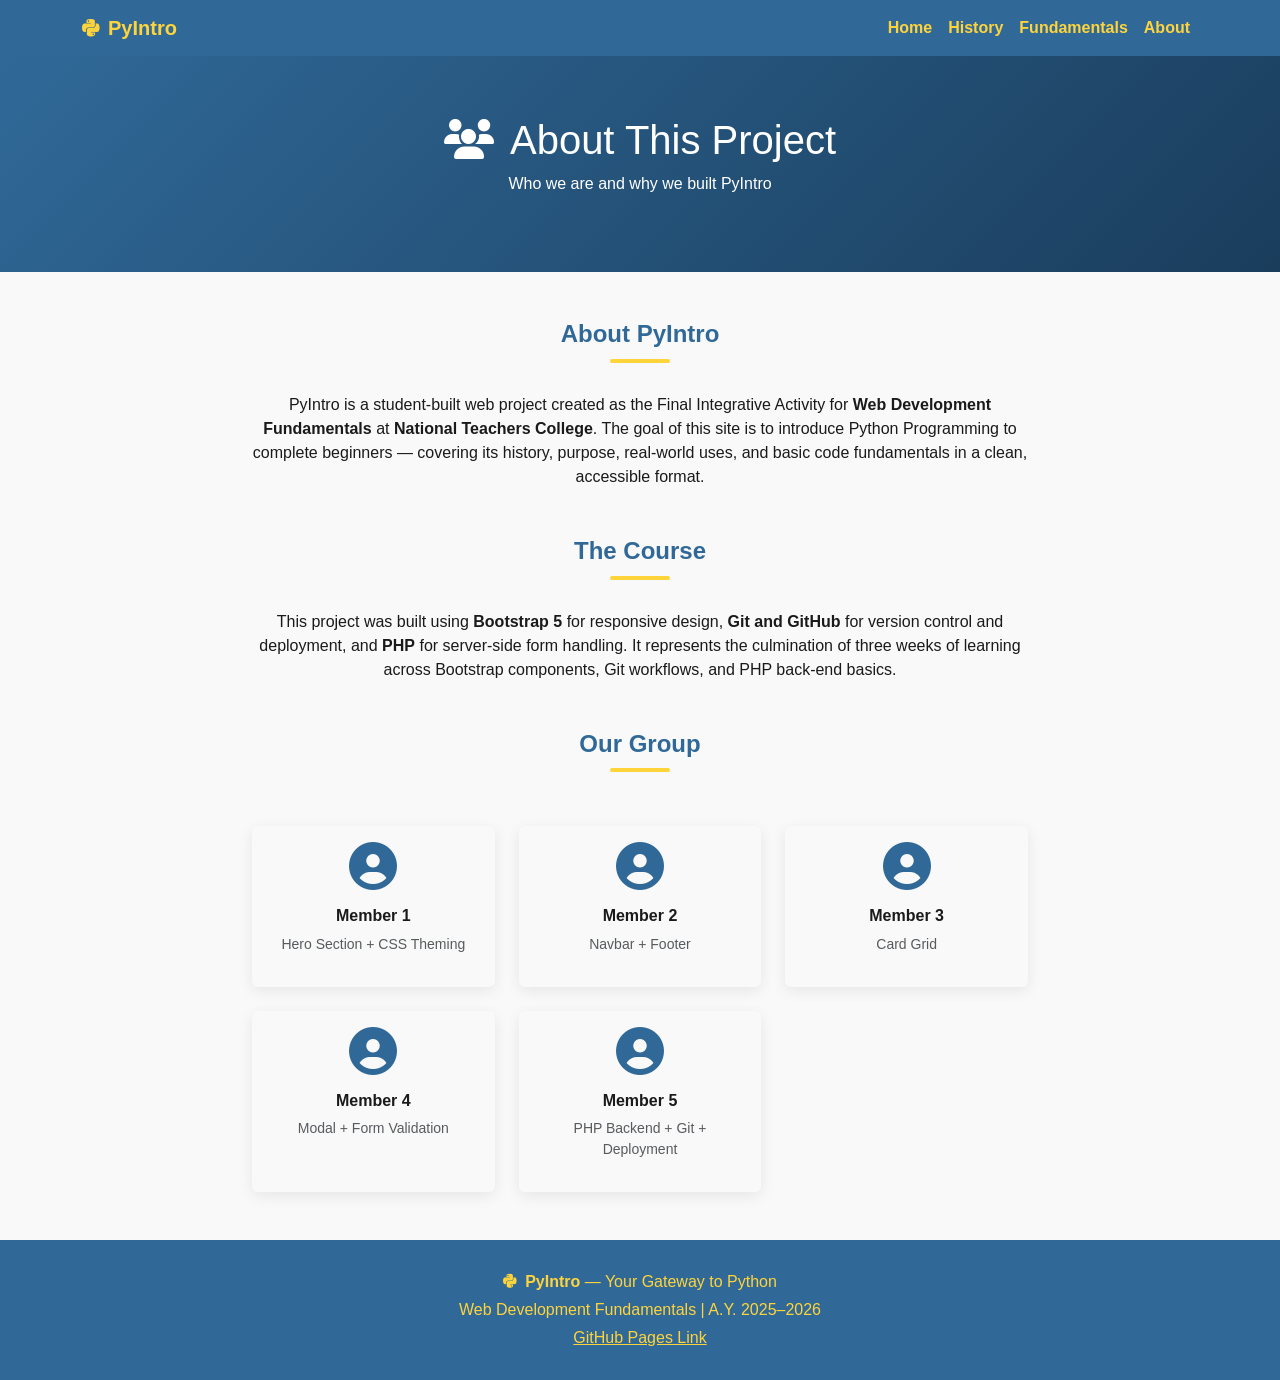
==== about.html @ 19c24590 "Initial project" ====
<!DOCTYPE html>
<html lang="en">
<head>
  <meta charset="UTF-8"/>
  <meta name="viewport" content="width=device-width, initial-scale=1.0"/>
  <title>About — PyIntro</title>
  <link rel="stylesheet" href="https://cdn.jsdelivr.net/npm/bootstrap@5.3.0/dist/css/bootstrap.min.css"/>
  <link rel="stylesheet" href="https://cdnjs.cloudflare.com/ajax/libs/font-awesome/6.4.0/css/all.min.css"/>
  <link rel="stylesheet" href="css/custom.css"/>
</head>
<body>

<nav class="navbar navbar-expand-lg">
  <div class="container">
    <a class="navbar-brand" href="index.html"><i class="fab fa-python me-2"></i>PyIntro</a>
    <button class="navbar-toggler border-warning" type="button" data-bs-toggle="collapse" data-bs-target="#navMenu">
      <span class="navbar-toggler-icon"></span>
    </button>
    <div class="collapse navbar-collapse" id="navMenu">
      <ul class="navbar-nav ms-auto">
        <li class="nav-item"><a class="nav-link" href="index.html">Home</a></li>
        <li class="nav-item"><a class="nav-link" href="history.html">History</a></li>
        <li class="nav-item"><a class="nav-link" href="fundamentals.html">Fundamentals</a></li>
        <li class="nav-item"><a class="nav-link active" href="about.html">About</a></li>
      </ul>
    </div>
  </div>
</nav>

<div class="page-header">
  <h1><i class="fas fa-users me-3"></i>About This Project</h1>
  <p>Who we are and why we built PyIntro</p>
</div>

<section class="py-5">
  <div class="container text-center" style="max-width:800px;">

    <h4 class="section-title">About PyIntro</h4>
    <div class="section-divider"></div>
    <p>PyIntro is a student-built web project created as the Final Integrative Activity for <strong>Web Development Fundamentals</strong> at <strong>National Teachers College</strong>. The goal of this site is to introduce Python Programming to complete beginners — covering its history, purpose, real-world uses, and basic code fundamentals in a clean, accessible format.</p>

    <h4 class="section-title mt-5">The Course</h4>
    <div class="section-divider"></div>
    <p>This project was built using <strong>Bootstrap 5</strong> for responsive design, <strong>Git and GitHub</strong> for version control and deployment, and <strong>PHP</strong> for server-side form handling. It represents the culmination of three weeks of learning across Bootstrap components, Git workflows, and PHP back-end basics.</p>

    <h4 class="section-title mt-5">Our Group</h4>
    <div class="section-divider"></div>
    <div class="row g-4 mt-2">
      <div class="col-md-4">
        <div class="card h-100 p-3">
          <i class="fas fa-user-circle fa-3x mb-3" style="color:#306998;"></i>
          <h6 class="fw-bold">Member 1</h6>
          <p class="text-muted small">Hero Section + CSS Theming</p>
        </div>
      </div>
      <div class="col-md-4">
        <div class="card h-100 p-3">
          <i class="fas fa-user-circle fa-3x mb-3" style="color:#306998;"></i>
          <h6 class="fw-bold">Member 2</h6>
          <p class="text-muted small">Navbar + Footer</p>
        </div>
      </div>
      <div class="col-md-4">
        <div class="card h-100 p-3">
          <i class="fas fa-user-circle fa-3x mb-3" style="color:#306998;"></i>
          <h6 class="fw-bold">Member 3</h6>
          <p class="text-muted small">Card Grid</p>
        </div>
      </div>
      <div class="col-md-4">
        <div class="card h-100 p-3">
          <i class="fas fa-user-circle fa-3x mb-3" style="color:#306998;"></i>
          <h6 class="fw-bold">Member 4</h6>
          <p class="text-muted small">Modal + Form Validation</p>
        </div>
      </div>
      <div class="col-md-4">
        <div class="card h-100 p-3">
          <i class="fas fa-user-circle fa-3x mb-3" style="color:#306998;"></i>
          <h6 class="fw-bold">Member 5</h6>
          <p class="text-muted small">PHP Backend + Git + Deployment</p>
        </div>
      </div>
    </div>

  </div>
</section>

<footer class="site-footer">
  <div class="container">
    <p class="mb-1"><i class="fab fa-python me-2"></i><strong>PyIntro</strong> — Your Gateway to Python</p>
    <p class="mb-1">Web Development Fundamentals | A.Y. 2025–2026</p>
    <a href="#">GitHub Pages Link</a>
  </div>
</footer>

<script src="https://cdn.jsdelivr.net/npm/bootstrap@5.3.0/dist/js/bootstrap.bundle.min.js"></script>
</body>
</html>
---- css/custom.css ----
:root {
  --bs-primary: #306998;
  --bs-secondary: #FFD43B;
  --bs-font-size-base: 1rem;
  --bs-body-bg: #f9f9f9;
  --bs-body-color: #1a1a1a;
}

body {
  font-family: 'Segoe UI', sans-serif;
  background-color: var(--bs-body-bg);
  color: var(--bs-body-color);
}

.navbar {
  background-color: #306998 !important;
}
.navbar-brand, .nav-link {
  color: #FFD43B !important;
  font-weight: 600;
}
.nav-link:hover {
  color: #ffffff !important;
}

.hero-section {
  background: linear-gradient(135deg, #306998, #1a3d5c);
  color: white;
  padding: 100px 0;
  text-align: center;
}
.hero-section h1 {
  font-size: 3rem;
  font-weight: 700;
}
.hero-section p {
  font-size: 1.2rem;
  margin-bottom: 30px;
}
.btn-python {
  background-color: #FFD43B;
  color: #306998;
  font-weight: 700;
  border: none;
  padding: 12px 30px;
  border-radius: 5px;
}
.btn-python:hover {
  background-color: #e6be00;
  color: #1a1a1a;
}

.section-title {
  color: #306998;
  font-weight: 700;
  margin-bottom: 10px;
}
.section-divider {
  width: 60px;
  height: 4px;
  background-color: #FFD43B;
  margin: 0 auto 30px auto;
  border-radius: 2px;
}

.card {
  border: none;
  box-shadow: 0 4px 15px rgba(0,0,0,0.08);
  transition: transform 0.2s;
}
.card:hover {
  transform: translateY(-5px);
}
.card-title {
  color: #306998;
  font-weight: 700;
}
.card img {
  height: 180px;
  object-fit: cover;
}

.code-block {
  background-color: #1e1e1e;
  color: #FFD43B;
  padding: 20px;
  border-radius: 8px;
  font-family: 'Courier New', monospace;
  font-size: 0.95rem;
  margin-bottom: 20px;
}

.site-footer {
  background-color: #306998;
  color: #FFD43B;
  padding: 30px 0;
  text-align: center;
}
.site-footer a {
  color: #FFD43B;
  text-decoration: underline;
}

.page-header {
  background: linear-gradient(135deg, #306998, #1a3d5c);
  color: white;
  padding: 60px 0;
  text-align: center;
}
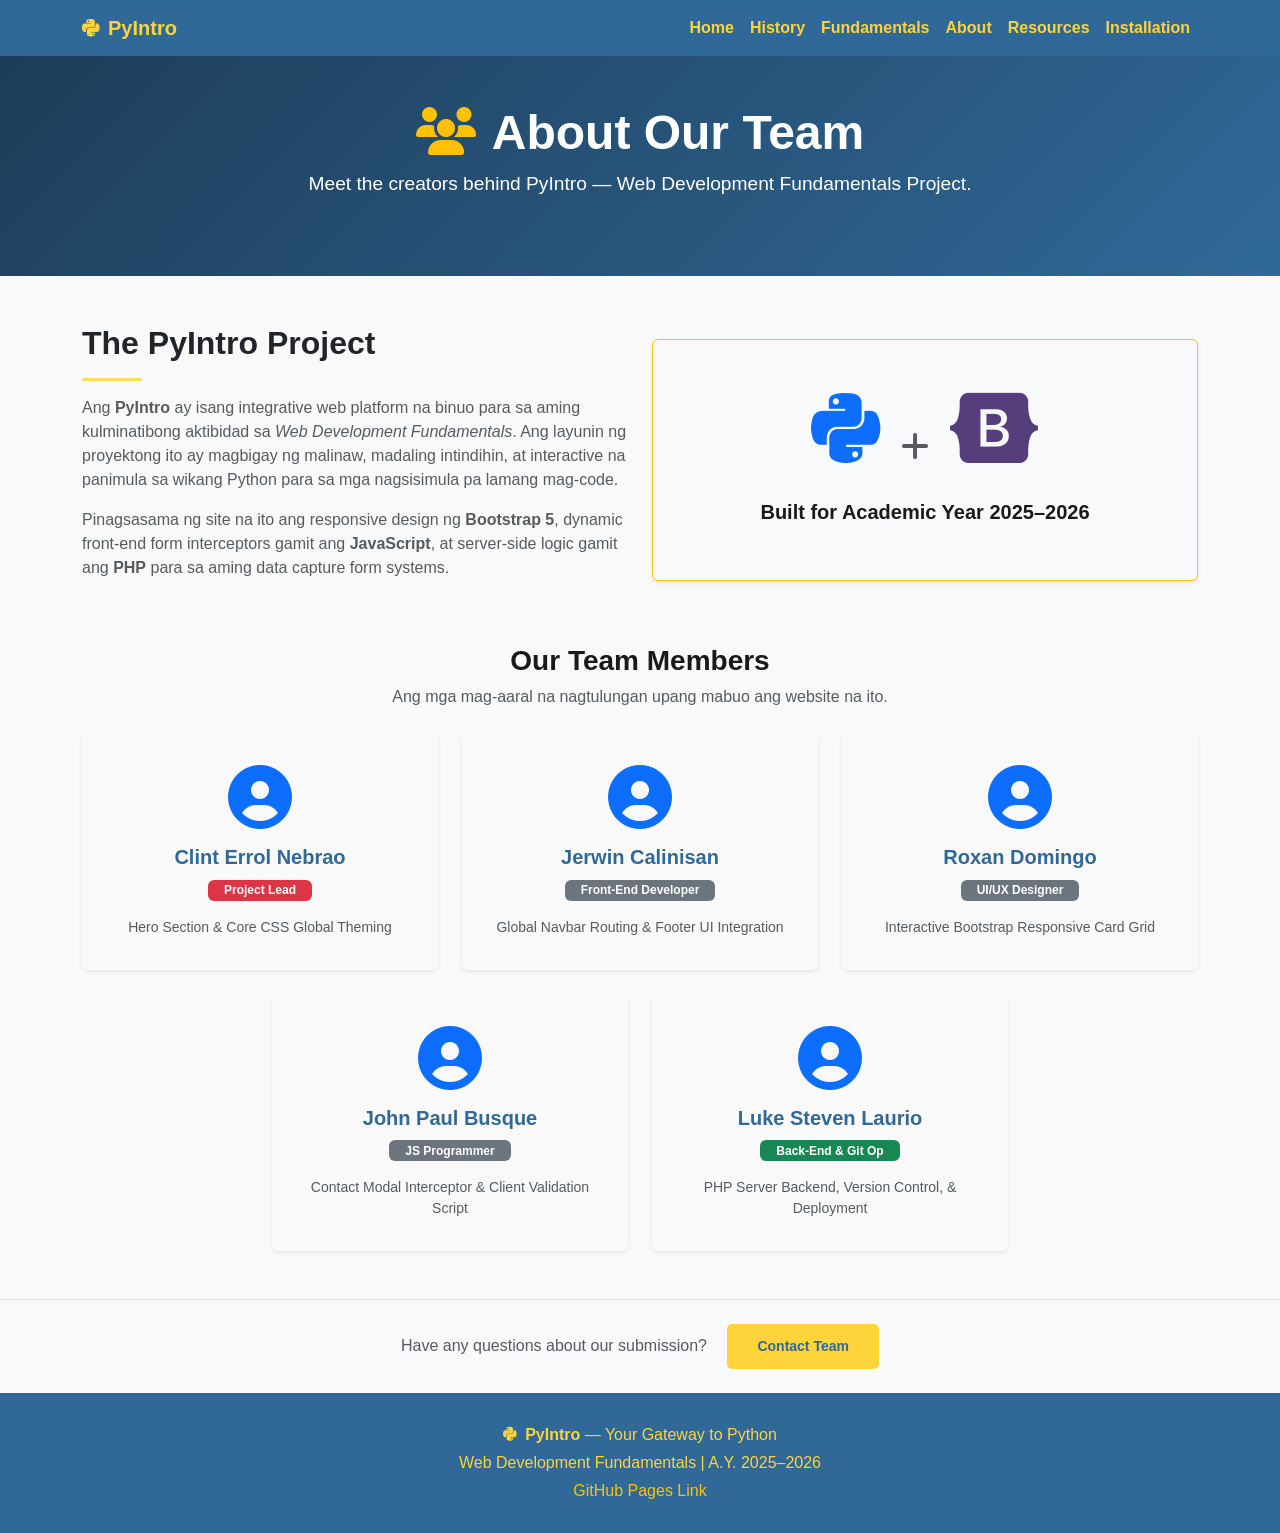
==== commit 596d0cce: "Funda and historu" ====
--- a/about.html
+++ b/about.html
@@ -3,7 +3,7 @@
 <head>
   <meta charset="UTF-8"/>
   <meta name="viewport" content="width=device-width, initial-scale=1.0"/>
-  <title>About — PyIntro</title>
+  <title>About Us — PyIntro</title>
   <link rel="stylesheet" href="https://cdn.jsdelivr.net/npm/bootstrap@5.3.0/dist/css/bootstrap.min.css"/>
   <link rel="stylesheet" href="https://cdnjs.cloudflare.com/ajax/libs/font-awesome/6.4.0/css/all.min.css"/>
   <link rel="stylesheet" href="css/custom.css"/>
@@ -22,78 +22,162 @@
         <li class="nav-item"><a class="nav-link" href="history.html">History</a></li>
         <li class="nav-item"><a class="nav-link" href="fundamentals.html">Fundamentals</a></li>
         <li class="nav-item"><a class="nav-link active" href="about.html">About</a></li>
+        <li class="nav-item"><a class="nav-link" href="resources.html">Resources</a></li>
+<li class="nav-item"><a class="nav-link" href="installation.html">Installation</a></li>
       </ul>
     </div>
   </div>
 </nav>
 
-<div class="page-header">
-  <h1><i class="fas fa-users me-3"></i>About This Project</h1>
-  <p>Who we are and why we built PyIntro</p>
-</div>
+<section class="hero-section py-5 text-center text-white" style="background: linear-gradient(135deg, #1e3d59 0%, #306998 100%);">
+  <div class="container">
+    <h1><i class="fas fa-users me-3 text-warning"></i>About Our Team</h1>
+    <p class="lead">Meet the creators behind PyIntro — Web Development Fundamentals Project.</p>
+  </div>
+</section>
 
 <section class="py-5">
-  <div class="container text-center" style="max-width:800px;">
-
-    <h4 class="section-title">About PyIntro</h4>
-    <div class="section-divider"></div>
-    <p>PyIntro is a student-built web project created as the Final Integrative Activity for <strong>Web Development Fundamentals</strong> at <strong>National Teachers College</strong>. The goal of this site is to introduce Python Programming to complete beginners — covering its history, purpose, real-world uses, and basic code fundamentals in a clean, accessible format.</p>
-
-    <h4 class="section-title mt-5">The Course</h4>
-    <div class="section-divider"></div>
-    <p>This project was built using <strong>Bootstrap 5</strong> for responsive design, <strong>Git and GitHub</strong> for version control and deployment, and <strong>PHP</strong> for server-side form handling. It represents the culmination of three weeks of learning across Bootstrap components, Git workflows, and PHP back-end basics.</p>
-
-    <h4 class="section-title mt-5">Our Group</h4>
-    <div class="section-divider"></div>
-    <div class="row g-4 mt-2">
-      <div class="col-md-4">
-        <div class="card h-100 p-3">
-          <i class="fas fa-user-circle fa-3x mb-3" style="color:#306998;"></i>
-          <h6 class="fw-bold">Member 1</h6>
-          <p class="text-muted small">Hero Section + CSS Theming</p>
-        </div>
+  <div class="container">
+    <div class="row align-items-center mb-5">
+      <div class="col-md-6">
+        <h2 class="fw-bold text-dark">The PyIntro Project</h2>
+        <div class="section-divider" style="width: 60px; height: 3px; background-color: #ffde57; margin: 15px 0;"></div>
+        <p class="text-muted">
+          Ang <strong>PyIntro</strong> ay isang integrative web platform na binuo para sa aming kulminatibong aktibidad sa <em>Web Development Fundamentals</em>. Ang layunin ng proyektong ito ay magbigay ng malinaw, madaling intindihin, at interactive na panimula sa wikang Python para sa mga nagsisimula pa lamang mag-code.
+        </p>
+        <p class="text-muted">
+          Pinagsasama ng site na ito ang responsive design ng <strong>Bootstrap 5</strong>, dynamic front-end form interceptors gamit ang <strong>JavaScript</strong>, at server-side logic gamit ang <strong>PHP</strong> para sa aming data capture form systems.
+        </p>
       </div>
-      <div class="col-md-4">
-        <div class="card h-100 p-3">
-          <i class="fas fa-user-circle fa-3x mb-3" style="color:#306998;"></i>
-          <h6 class="fw-bold">Member 2</h6>
-          <p class="text-muted small">Navbar + Footer</p>
-        </div>
-      </div>
-      <div class="col-md-4">
-        <div class="card h-100 p-3">
-          <i class="fas fa-user-circle fa-3x mb-3" style="color:#306998;"></i>
-          <h6 class="fw-bold">Member 3</h6>
-          <p class="text-muted small">Card Grid</p>
-        </div>
-      </div>
-      <div class="col-md-4">
-        <div class="card h-100 p-3">
-          <i class="fas fa-user-circle fa-3x mb-3" style="color:#306998;"></i>
-          <h6 class="fw-bold">Member 4</h6>
-          <p class="text-muted small">Modal + Form Validation</p>
-        </div>
-      </div>
-      <div class="col-md-4">
-        <div class="card h-100 p-3">
-          <i class="fas fa-user-circle fa-3x mb-3" style="color:#306998;"></i>
-          <h6 class="fw-bold">Member 5</h6>
-          <p class="text-muted small">PHP Backend + Git + Deployment</p>
+      <div class="col-md-6 text-center">
+        <div class="p-5 bg-light rounded shadow-sm border border-warning">
+          <i class="fab fa-python fa-5x text-primary mb-3"></i>
+          <i class="fas fa-plus fa-2x text-muted mx-3"></i>
+          <i class="fab fa-bootstrap fa-5x" style="color: #563d7c;"></i>
+          <h5 class="mt-3 fw-bold">Built for Academic Year 2025–2026</h5>
         </div>
       </div>
     </div>
 
+    <div class="text-center mt-5 mb-4">
+      <h3 class="fw-bold">Our Team Members</h3>
+      <p class="text-muted">Ang mga mag-aaral na nagtulungan upang mabuo ang website na ito.</p>
+    </div>
+
+    <div class="row g-4 justify-content-center">
+      
+      <div class="col-md-4">
+        <div class="card h-100 text-center border-0 shadow-sm p-3">
+          <div class="card-body">
+            <i class="fas fa-user-circle fa-4x mb-3 text-primary"></i>
+            <h5 class="card-title fw-bold">Clint Errol Nebrao</h5>
+            <span class="badge bg-danger mb-3 px-3">Project Lead</span>
+            <p class="card-text text-muted small">Hero Section & Core CSS Global Theming</p>
+          </div>
+        </div>
+      </div>
+
+      <div class="col-md-4">
+        <div class="card h-100 text-center border-0 shadow-sm p-3">
+          <div class="card-body">
+            <i class="fas fa-user-circle fa-4x mb-3 text-primary"></i>
+            <h5 class="card-title fw-bold">Jerwin Calinisan</h5>
+            <span class="badge bg-secondary mb-3 px-3">Front-End Developer</span>
+            <p class="card-text text-muted small">Global Navbar Routing & Footer UI Integration</p>
+          </div>
+        </div>
+      </div>
+
+      <div class="col-md-4">
+        <div class="card h-100 text-center border-0 shadow-sm p-3">
+          <div class="card-body">
+            <i class="fas fa-user-circle fa-4x mb-3 text-primary"></i>
+            <h5 class="card-title fw-bold">Roxan Domingo</h5>
+            <span class="badge bg-secondary mb-3 px-3">UI/UX Designer</span>
+            <p class="card-text text-muted small">Interactive Bootstrap Responsive Card Grid</p>
+          </div>
+        </div>
+      </div>
+
+      <div class="col-md-4">
+        <div class="card h-100 text-center border-0 shadow-sm p-3">
+          <div class="card-body">
+            <i class="fas fa-user-circle fa-4x mb-3 text-primary"></i>
+            <h5 class="card-title fw-bold">John Paul Busque</h5>
+            <span class="badge bg-secondary mb-3 px-3">JS Programmer</span>
+            <p class="card-text text-muted small">Contact Modal Interceptor & Client Validation Script</p>
+          </div>
+        </div>
+      </div>
+
+      <div class="col-md-4">
+        <div class="card h-100 text-center border-0 shadow-sm p-3">
+          <div class="card-body">
+            <i class="fas fa-user-circle fa-4x mb-3 text-primary"></i>
+            <h5 class="card-title fw-bold">Luke Steven Laurio</h5>
+            <span class="badge bg-success mb-3 px-3">Back-End & Git Op</span>
+            <p class="card-text text-muted small">PHP Server Backend, Version Control, & Deployment</p>
+          </div>
+        </div>
+      </div>
+
+    </div> </div>
+</section>
+
+<section class="py-4 bg-light text-center border-top">
+  <div class="container">
+    <p class="m-0 text-muted">
+      Have any questions about our submission? 
+      <button class="btn btn-python btn-sm ms-3" data-bs-toggle="modal" data-bs-target="#contactModal">Contact Team</button>
+    </p>
   </div>
 </section>
 
+<div class="modal fade" id="contactModal" tabindex="-1">
+  <div class="modal-dialog">
+    <div class="modal-content text-dark text-start">
+      <div class="modal-header" style="background:#306998; color:#FFD43B;">
+        <h5 class="modal-title"><i class="fab fa-python me-2"></i>Contact Our Team</h5>
+        <button type="button" class="btn-close btn-close-white" data-bs-dismiss="modal"></button>
+      </div>
+      <div class="modal-body">
+        <form action="contact.php" method="POST" class="needs-validation" novalidate>
+          <div class="mb-3">
+            <label class="form-label">Full Name</label>
+            <input type="text" name="name" class="form-control" required/>
+            <div class="invalid-feedback">Please enter your full name.</div>
+          </div>
+          <div class="mb-3">
+            <label class="form-label">Email Address</label>
+            <input type="email" name="email" class="form-control" required/>
+            <div class="invalid-feedback">Please enter a valid email address.</div>
+          </div>
+          <div class="mb-3">
+            <label class="form-label">Subject</label>
+            <input type="text" name="subject" class="form-control" required/>
+            <div class="invalid-feedback">Please enter a subject.</div>
+          </div>
+          <div class="mb-3">
+            <label class="form-label">Message</label>
+            <textarea name="message" class="form-control" rows="4" required minlength="20"></textarea>
+            <div class="invalid-feedback">Message must be at least 20 characters.</div>
+          </div>
+          <button type="submit" class="btn btn-python w-100">Send Message</button>
+        </form>
+      </div>
+    </div>
+  </div>
+</div>
+
 <footer class="site-footer">
-  <div class="container">
+  <div class="container text-center">
     <p class="mb-1"><i class="fab fa-python me-2"></i><strong>PyIntro</strong> — Your Gateway to Python</p>
     <p class="mb-1">Web Development Fundamentals | A.Y. 2025–2026</p>
-    <a href="#">GitHub Pages Link</a>
+    <a href="#" class="text-warning text-decoration-none">GitHub Pages Link</a>
   </div>
 </footer>
 
 <script src="https://cdn.jsdelivr.net/npm/bootstrap@5.3.0/dist/js/bootstrap.bundle.min.js"></script>
+<script src="js/validation.js"></script>
 </body>
-</html>
+</html>
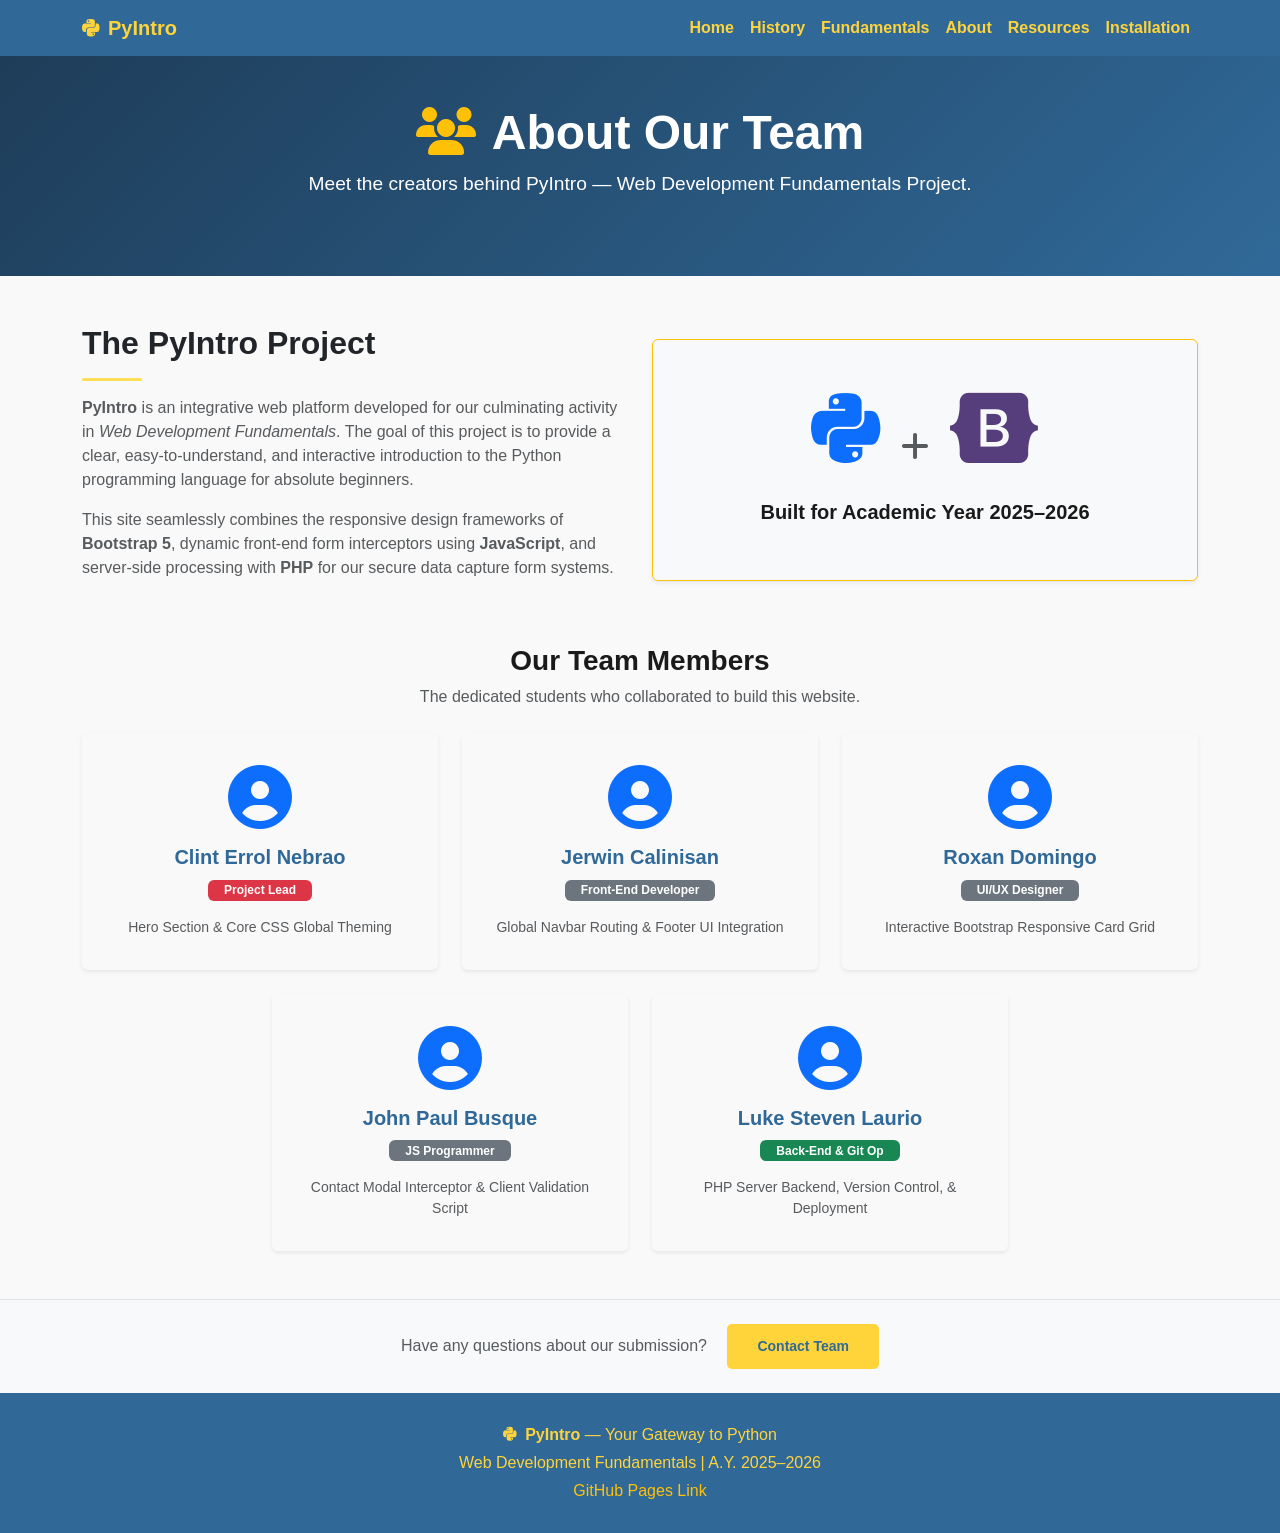
==== commit 460fb8ee: "Translated project description and team sub-text to English" ====
--- a/about.html
+++ b/about.html
@@ -23,7 +23,7 @@
         <li class="nav-item"><a class="nav-link" href="fundamentals.html">Fundamentals</a></li>
         <li class="nav-item"><a class="nav-link active" href="about.html">About</a></li>
         <li class="nav-item"><a class="nav-link" href="resources.html">Resources</a></li>
-<li class="nav-item"><a class="nav-link" href="installation.html">Installation</a></li>
+        <li class="nav-item"><a class="nav-link" href="installation.html">Installation</a></li>
       </ul>
     </div>
   </div>
@@ -43,10 +43,10 @@
         <h2 class="fw-bold text-dark">The PyIntro Project</h2>
         <div class="section-divider" style="width: 60px; height: 3px; background-color: #ffde57; margin: 15px 0;"></div>
         <p class="text-muted">
-          Ang <strong>PyIntro</strong> ay isang integrative web platform na binuo para sa aming kulminatibong aktibidad sa <em>Web Development Fundamentals</em>. Ang layunin ng proyektong ito ay magbigay ng malinaw, madaling intindihin, at interactive na panimula sa wikang Python para sa mga nagsisimula pa lamang mag-code.
+          <strong>PyIntro</strong> is an integrative web platform developed for our culminating activity in <em>Web Development Fundamentals</em>. The goal of this project is to provide a clear, easy-to-understand, and interactive introduction to the Python programming language for absolute beginners.
         </p>
         <p class="text-muted">
-          Pinagsasama ng site na ito ang responsive design ng <strong>Bootstrap 5</strong>, dynamic front-end form interceptors gamit ang <strong>JavaScript</strong>, at server-side logic gamit ang <strong>PHP</strong> para sa aming data capture form systems.
+          This site seamlessly combines the responsive design frameworks of <strong>Bootstrap 5</strong>, dynamic front-end form interceptors using <strong>JavaScript</strong>, and server-side processing with <strong>PHP</strong> for our secure data capture form systems.
         </p>
       </div>
       <div class="col-md-6 text-center">
@@ -61,7 +61,7 @@
 
     <div class="text-center mt-5 mb-4">
       <h3 class="fw-bold">Our Team Members</h3>
-      <p class="text-muted">Ang mga mag-aaral na nagtulungan upang mabuo ang website na ito.</p>
+      <p class="text-muted">The dedicated students who collaborated to build this website.</p>
     </div>
 
     <div class="row g-4 justify-content-center">
@@ -121,7 +121,8 @@
         </div>
       </div>
 
-    </div> </div>
+    </div> 
+  </div>
 </section>
 
 <section class="py-4 bg-light text-center border-top">
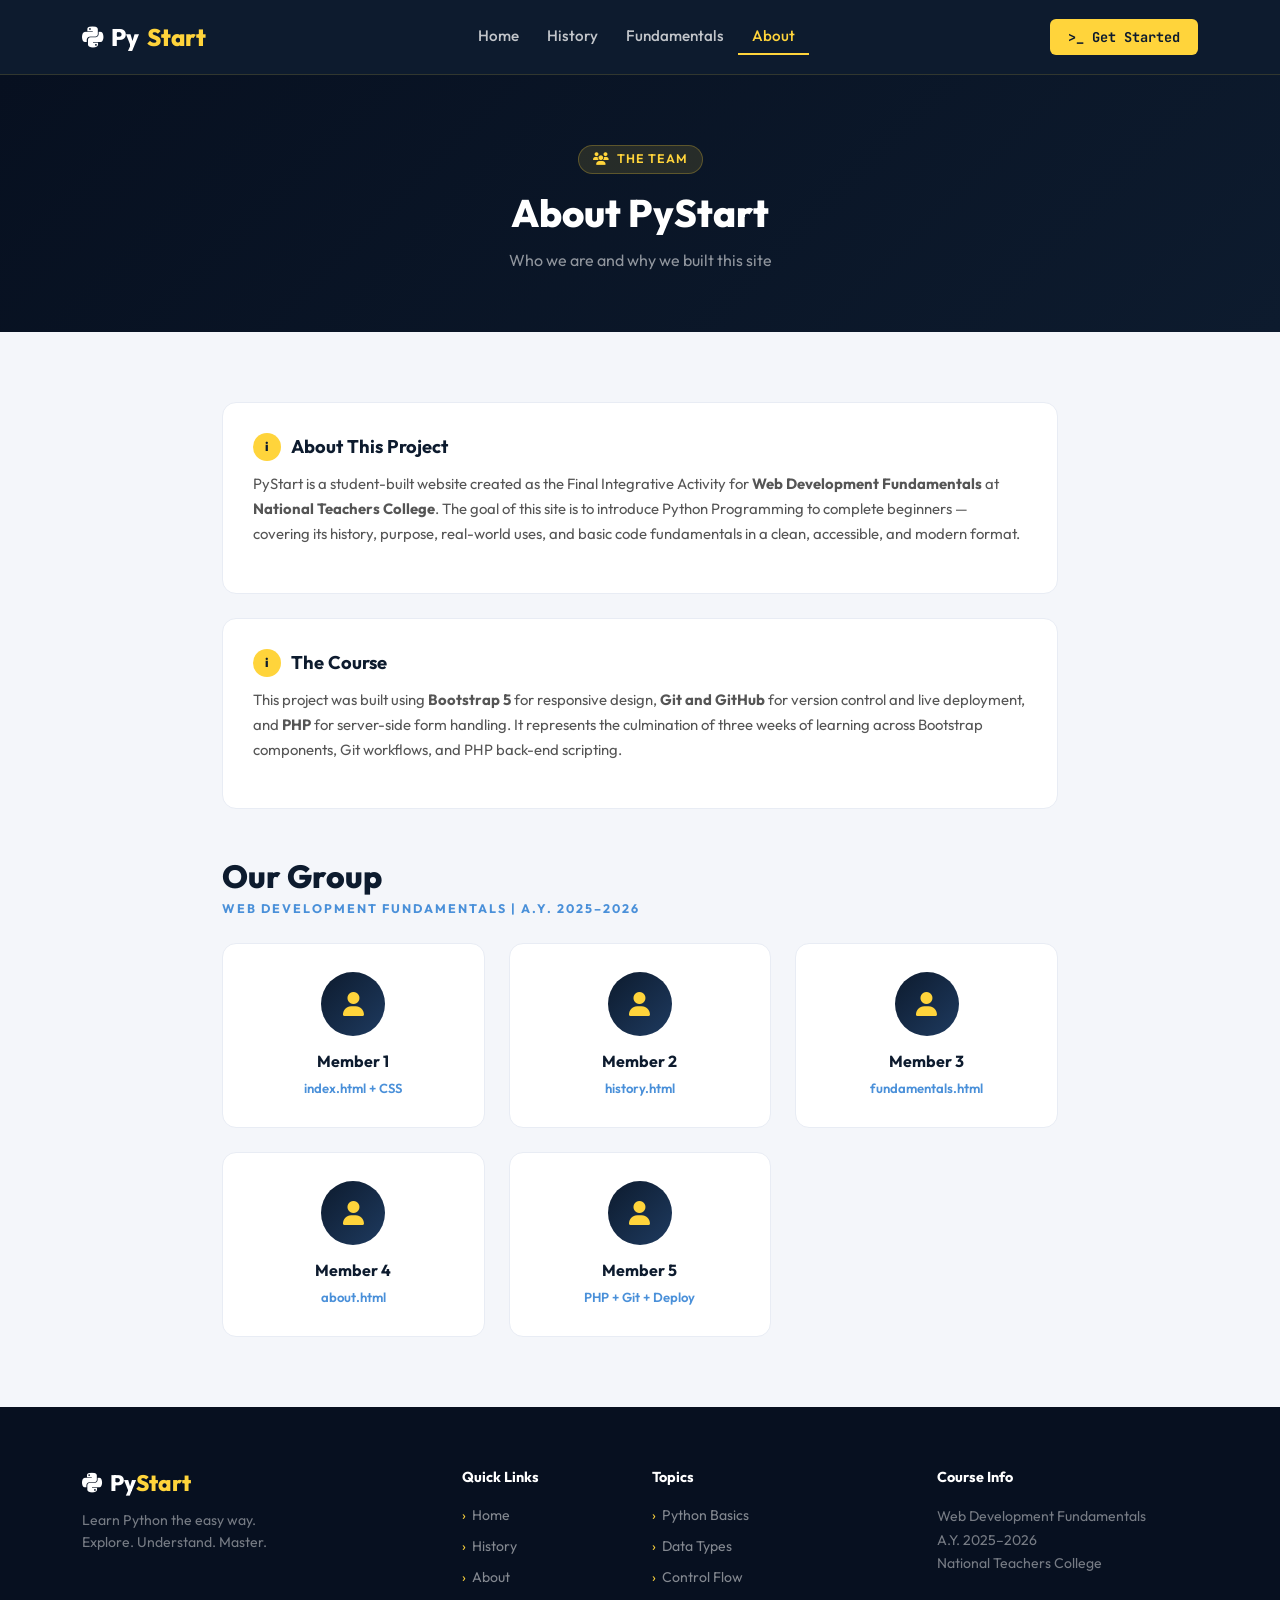
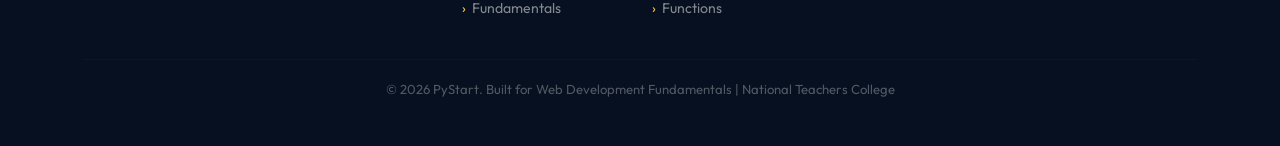
==== commit df7d541a: "Finalized PyStart System" ====
--- a/about.html
+++ b/about.html
@@ -3,182 +3,129 @@
 <head>
   <meta charset="UTF-8"/>
   <meta name="viewport" content="width=device-width, initial-scale=1.0"/>
-  <title>About Us — PyIntro</title>
+  <title>About — PyStart</title>
   <link rel="stylesheet" href="https://cdn.jsdelivr.net/npm/bootstrap@5.3.0/dist/css/bootstrap.min.css"/>
   <link rel="stylesheet" href="https://cdnjs.cloudflare.com/ajax/libs/font-awesome/6.4.0/css/all.min.css"/>
   <link rel="stylesheet" href="css/custom.css"/>
 </head>
 <body>
 
-<nav class="navbar navbar-expand-lg">
+<nav class="navbar navbar-expand-lg sticky-top">
   <div class="container">
-    <a class="navbar-brand" href="index.html"><i class="fab fa-python me-2"></i>PyIntro</a>
-    <button class="navbar-toggler border-warning" type="button" data-bs-toggle="collapse" data-bs-target="#navMenu">
+    <a class="navbar-brand" href="index.html"><i class="fab fa-python"></i>Py<span>Start</span></a>
+    <button class="navbar-toggler" type="button" data-bs-toggle="collapse" data-bs-target="#navMenu">
       <span class="navbar-toggler-icon"></span>
     </button>
     <div class="collapse navbar-collapse" id="navMenu">
-      <ul class="navbar-nav ms-auto">
+      <ul class="navbar-nav mx-auto">
         <li class="nav-item"><a class="nav-link" href="index.html">Home</a></li>
         <li class="nav-item"><a class="nav-link" href="history.html">History</a></li>
         <li class="nav-item"><a class="nav-link" href="fundamentals.html">Fundamentals</a></li>
         <li class="nav-item"><a class="nav-link active" href="about.html">About</a></li>
-        <li class="nav-item"><a class="nav-link" href="resources.html">Resources</a></li>
-        <li class="nav-item"><a class="nav-link" href="installation.html">Installation</a></li>
       </ul>
+      <a class="btn-try" href="index.html">&gt;_ Get Started</a>
     </div>
   </div>
 </nav>
 
-<section class="hero-section py-5 text-center text-white" style="background: linear-gradient(135deg, #1e3d59 0%, #306998 100%);">
-  <div class="container">
-    <h1><i class="fas fa-users me-3 text-warning"></i>About Our Team</h1>
-    <p class="lead">Meet the creators behind PyIntro — Web Development Fundamentals Project.</p>
-  </div>
-</section>
+<div class="page-header">
+  <div class="badge-label"><i class="fas fa-users me-1"></i> The Team</div>
+  <h1>About PyStart</h1>
+  <p>Who we are and why we built this site</p>
+</div>
 
-<section class="py-5">
-  <div class="container">
-    <div class="row align-items-center mb-5">
-      <div class="col-md-6">
-        <h2 class="fw-bold text-dark">The PyIntro Project</h2>
-        <div class="section-divider" style="width: 60px; height: 3px; background-color: #ffde57; margin: 15px 0;"></div>
-        <p class="text-muted">
-          <strong>PyIntro</strong> is an integrative web platform developed for our culminating activity in <em>Web Development Fundamentals</em>. The goal of this project is to provide a clear, easy-to-understand, and interactive introduction to the Python programming language for absolute beginners.
-        </p>
-        <p class="text-muted">
-          This site seamlessly combines the responsive design frameworks of <strong>Bootstrap 5</strong>, dynamic front-end form interceptors using <strong>JavaScript</strong>, and server-side processing with <strong>PHP</strong> for our secure data capture form systems.
-        </p>
+<section class="content-section">
+  <div class="container" style="max-width:860px;">
+
+    <div class="topic-card mb-4">
+      <h4><span class="topic-num">i</span> About This Project</h4>
+      <p>PyStart is a student-built website created as the Final Integrative Activity for <strong>Web Development Fundamentals</strong> at <strong>National Teachers College</strong>. The goal of this site is to introduce Python Programming to complete beginners — covering its history, purpose, real-world uses, and basic code fundamentals in a clean, accessible, and modern format.</p>
+    </div>
+
+    <div class="topic-card mb-5">
+      <h4><span class="topic-num">i</span> The Course</h4>
+      <p>This project was built using <strong>Bootstrap 5</strong> for responsive design, <strong>Git and GitHub</strong> for version control and live deployment, and <strong>PHP</strong> for server-side form handling. It represents the culmination of three weeks of learning across Bootstrap components, Git workflows, and PHP back-end scripting.</p>
+    </div>
+
+    <h3 class="section-title mb-1">Our Group</h3>
+    <div class="section-label mb-4">Web Development Fundamentals | A.Y. 2025–2026</div>
+
+    <div class="row g-4">
+      <div class="col-md-4 col-6">
+        <div class="member-card">
+          <div class="member-avatar"><i class="fas fa-user"></i></div>
+          <h6>Member 1</h6>
+          <span>index.html + CSS</span>
+        </div>
       </div>
-      <div class="col-md-6 text-center">
-        <div class="p-5 bg-light rounded shadow-sm border border-warning">
-          <i class="fab fa-python fa-5x text-primary mb-3"></i>
-          <i class="fas fa-plus fa-2x text-muted mx-3"></i>
-          <i class="fab fa-bootstrap fa-5x" style="color: #563d7c;"></i>
-          <h5 class="mt-3 fw-bold">Built for Academic Year 2025–2026</h5>
+      <div class="col-md-4 col-6">
+        <div class="member-card">
+          <div class="member-avatar"><i class="fas fa-user"></i></div>
+          <h6>Member 2</h6>
+          <span>history.html</span>
+        </div>
+      </div>
+      <div class="col-md-4 col-6">
+        <div class="member-card">
+          <div class="member-avatar"><i class="fas fa-user"></i></div>
+          <h6>Member 3</h6>
+          <span>fundamentals.html</span>
+        </div>
+      </div>
+      <div class="col-md-4 col-6">
+        <div class="member-card">
+          <div class="member-avatar"><i class="fas fa-user"></i></div>
+          <h6>Member 4</h6>
+          <span>about.html</span>
+        </div>
+      </div>
+      <div class="col-md-4 col-6">
+        <div class="member-card">
+          <div class="member-avatar"><i class="fas fa-user"></i></div>
+          <h6>Member 5</h6>
+          <span>PHP + Git + Deploy</span>
         </div>
       </div>
     </div>
 
-    <div class="text-center mt-5 mb-4">
-      <h3 class="fw-bold">Our Team Members</h3>
-      <p class="text-muted">The dedicated students who collaborated to build this website.</p>
-    </div>
-
-    <div class="row g-4 justify-content-center">
-      
-      <div class="col-md-4">
-        <div class="card h-100 text-center border-0 shadow-sm p-3">
-          <div class="card-body">
-            <i class="fas fa-user-circle fa-4x mb-3 text-primary"></i>
-            <h5 class="card-title fw-bold">Clint Errol Nebrao</h5>
-            <span class="badge bg-danger mb-3 px-3">Project Lead</span>
-            <p class="card-text text-muted small">Hero Section & Core CSS Global Theming</p>
-          </div>
-        </div>
-      </div>
-
-      <div class="col-md-4">
-        <div class="card h-100 text-center border-0 shadow-sm p-3">
-          <div class="card-body">
-            <i class="fas fa-user-circle fa-4x mb-3 text-primary"></i>
-            <h5 class="card-title fw-bold">Jerwin Calinisan</h5>
-            <span class="badge bg-secondary mb-3 px-3">Front-End Developer</span>
-            <p class="card-text text-muted small">Global Navbar Routing & Footer UI Integration</p>
-          </div>
-        </div>
-      </div>
-
-      <div class="col-md-4">
-        <div class="card h-100 text-center border-0 shadow-sm p-3">
-          <div class="card-body">
-            <i class="fas fa-user-circle fa-4x mb-3 text-primary"></i>
-            <h5 class="card-title fw-bold">Roxan Domingo</h5>
-            <span class="badge bg-secondary mb-3 px-3">UI/UX Designer</span>
-            <p class="card-text text-muted small">Interactive Bootstrap Responsive Card Grid</p>
-          </div>
-        </div>
-      </div>
-
-      <div class="col-md-4">
-        <div class="card h-100 text-center border-0 shadow-sm p-3">
-          <div class="card-body">
-            <i class="fas fa-user-circle fa-4x mb-3 text-primary"></i>
-            <h5 class="card-title fw-bold">John Paul Busque</h5>
-            <span class="badge bg-secondary mb-3 px-3">JS Programmer</span>
-            <p class="card-text text-muted small">Contact Modal Interceptor & Client Validation Script</p>
-          </div>
-        </div>
-      </div>
-
-      <div class="col-md-4">
-        <div class="card h-100 text-center border-0 shadow-sm p-3">
-          <div class="card-body">
-            <i class="fas fa-user-circle fa-4x mb-3 text-primary"></i>
-            <h5 class="card-title fw-bold">Luke Steven Laurio</h5>
-            <span class="badge bg-success mb-3 px-3">Back-End & Git Op</span>
-            <p class="card-text text-muted small">PHP Server Backend, Version Control, & Deployment</p>
-          </div>
-        </div>
-      </div>
-
-    </div> 
   </div>
 </section>
 
-<section class="py-4 bg-light text-center border-top">
+<footer class="site-footer">
   <div class="container">
-    <p class="m-0 text-muted">
-      Have any questions about our submission? 
-      <button class="btn btn-python btn-sm ms-3" data-bs-toggle="modal" data-bs-target="#contactModal">Contact Team</button>
-    </p>
-  </div>
-</section>
-
-<div class="modal fade" id="contactModal" tabindex="-1">
-  <div class="modal-dialog">
-    <div class="modal-content text-dark text-start">
-      <div class="modal-header" style="background:#306998; color:#FFD43B;">
-        <h5 class="modal-title"><i class="fab fa-python me-2"></i>Contact Our Team</h5>
-        <button type="button" class="btn-close btn-close-white" data-bs-dismiss="modal"></button>
+    <div class="row g-4">
+      <div class="col-lg-4">
+        <div class="footer-brand"><i class="fab fa-python me-2"></i>Py<span>Start</span></div>
+        <p class="footer-tagline">Learn Python the easy way.<br>Explore. Understand. Master.</p>
       </div>
-      <div class="modal-body">
-        <form action="contact.php" method="POST" class="needs-validation" novalidate>
-          <div class="mb-3">
-            <label class="form-label">Full Name</label>
-            <input type="text" name="name" class="form-control" required/>
-            <div class="invalid-feedback">Please enter your full name.</div>
-          </div>
-          <div class="mb-3">
-            <label class="form-label">Email Address</label>
-            <input type="email" name="email" class="form-control" required/>
-            <div class="invalid-feedback">Please enter a valid email address.</div>
-          </div>
-          <div class="mb-3">
-            <label class="form-label">Subject</label>
-            <input type="text" name="subject" class="form-control" required/>
-            <div class="invalid-feedback">Please enter a subject.</div>
-          </div>
-          <div class="mb-3">
-            <label class="form-label">Message</label>
-            <textarea name="message" class="form-control" rows="4" required minlength="20"></textarea>
-            <div class="invalid-feedback">Message must be at least 20 characters.</div>
-          </div>
-          <button type="submit" class="btn btn-python w-100">Send Message</button>
-        </form>
+      <div class="col-lg-2 col-6">
+        <div class="footer-heading">Quick Links</div>
+        <ul class="footer-links">
+          <li><a href="index.html">Home</a></li>
+          <li><a href="history.html">History</a></li>
+          <li><a href="about.html">About</a></li>
+          <li><a href="fundamentals.html">Fundamentals</a></li>
+        </ul>
+      </div>
+      <div class="col-lg-3 col-6">
+        <div class="footer-heading">Topics</div>
+        <ul class="footer-links">
+          <li><a href="fundamentals.html">Python Basics</a></li>
+          <li><a href="fundamentals.html">Data Types</a></li>
+          <li><a href="fundamentals.html">Control Flow</a></li>
+          <li><a href="fundamentals.html">Functions</a></li>
+        </ul>
+      </div>
+      <div class="col-lg-3">
+        <div class="footer-heading">Course Info</div>
+        <p style="color:rgba(255,255,255,0.45); font-size:0.88rem; line-height:1.7;">Web Development Fundamentals<br>A.Y. 2025–2026<br>National Teachers College</p>
       </div>
     </div>
-  </div>
-</div>
-
-<footer class="site-footer">
-  <div class="container text-center">
-    <p class="mb-1"><i class="fab fa-python me-2"></i><strong>PyIntro</strong> — Your Gateway to Python</p>
-    <p class="mb-1">Web Development Fundamentals | A.Y. 2025–2026</p>
-    <a href="#" class="text-warning text-decoration-none">GitHub Pages Link</a>
+    <hr class="footer-divider"/>
+    <p class="footer-copy">© 2026 PyStart. Built for Web Development Fundamentals | National Teachers College</p>
   </div>
 </footer>
 
 <script src="https://cdn.jsdelivr.net/npm/bootstrap@5.3.0/dist/js/bootstrap.bundle.min.js"></script>
-<script src="js/validation.js"></script>
 </body>
 </html>
--- a/css/custom.css
+++ b/css/custom.css
@@ -1,109 +1,132 @@
+@import url('https://fonts.googleapis.com/css2?family=JetBrains+Mono:wght@400;700&family=Outfit:wght@300;400;600;700;800&display=swap');
+
 :root {
-  --bs-primary: #306998;
+  --py-blue: #1e3a5f;
+  --py-dark: #0d1b2e;
+  --py-darker: #071020;
+  --py-yellow: #FFD43B;
+  --py-yellow-dark: #e6be00;
+  --py-light-blue: #4a90d9;
+  --bs-primary: #1e3a5f;
   --bs-secondary: #FFD43B;
-  --bs-font-size-base: 1rem;
-  --bs-body-bg: #f9f9f9;
-  --bs-body-color: #1a1a1a;
 }
 
-body {
-  font-family: 'Segoe UI', sans-serif;
-  background-color: var(--bs-body-bg);
-  color: var(--bs-body-color);
-}
+body { font-family: 'Outfit', sans-serif; background: #f4f6fa; color: #1a1a2e; margin: 0; }
 
-.navbar {
-  background-color: #306998 !important;
-}
-.navbar-brand, .nav-link {
-  color: #FFD43B !important;
-  font-weight: 600;
-}
-.nav-link:hover {
-  color: #ffffff !important;
-}
+/* NAVBAR */
+.navbar { background-color: var(--py-dark) !important; padding: 14px 0; border-bottom: 1px solid rgba(255,212,59,0.15); }
+.navbar-brand { font-family: 'Outfit', sans-serif; font-weight: 800; font-size: 1.5rem; color: #fff !important; display: flex; align-items: center; gap: 8px; }
+.navbar-brand span { color: var(--py-yellow); }
+.nav-link { color: rgba(255,255,255,0.75) !important; font-weight: 500; font-size: 0.95rem; padding: 6px 14px !important; transition: color 0.2s; }
+.nav-link:hover, .nav-link.active { color: var(--py-yellow) !important; }
+.nav-link.active { border-bottom: 2px solid var(--py-yellow); }
+.btn-try { background-color: var(--py-yellow); color: var(--py-dark); font-weight: 700; font-family: 'JetBrains Mono', monospace; font-size: 0.85rem; padding: 8px 18px; border-radius: 6px; border: none; text-decoration: none; transition: all 0.2s; }
+.btn-try:hover { background-color: var(--py-yellow-dark); color: var(--py-dark); transform: translateY(-1px); }
+.navbar-toggler { border-color: rgba(255,212,59,0.5) !important; }
+.navbar-toggler-icon { filter: invert(1); }
 
-.hero-section {
-  background: linear-gradient(135deg, #306998, #1a3d5c);
-  color: white;
-  padding: 100px 0;
-  text-align: center;
-}
-.hero-section h1 {
-  font-size: 3rem;
-  font-weight: 700;
-}
-.hero-section p {
-  font-size: 1.2rem;
-  margin-bottom: 30px;
-}
-.btn-python {
-  background-color: #FFD43B;
-  color: #306998;
-  font-weight: 700;
-  border: none;
-  padding: 12px 30px;
-  border-radius: 5px;
-}
-.btn-python:hover {
-  background-color: #e6be00;
-  color: #1a1a1a;
-}
+/* HERO */
+.hero-section { background: linear-gradient(135deg, var(--py-darker) 0%, var(--py-dark) 50%, #162a45 100%); padding: 80px 0 70px; position: relative; overflow: hidden; }
+.hero-badge { display: inline-block; background: rgba(255,212,59,0.12); color: var(--py-yellow); border: 1px solid rgba(255,212,59,0.3); padding: 5px 14px; border-radius: 20px; font-size: 0.8rem; font-weight: 600; margin-bottom: 20px; }
+.hero-section h1 { font-size: 3.2rem; font-weight: 800; color: #fff; line-height: 1.15; margin-bottom: 20px; }
+.hero-section h1 span { color: var(--py-yellow); }
+.hero-section p { color: rgba(255,255,255,0.65); font-size: 1.05rem; line-height: 1.7; max-width: 480px; margin-bottom: 32px; }
+.btn-start { background-color: var(--py-yellow); color: var(--py-dark); font-weight: 700; padding: 12px 28px; border-radius: 8px; border: none; font-size: 1rem; text-decoration: none; display: inline-flex; align-items: center; gap: 8px; transition: all 0.2s; }
+.btn-start:hover { background-color: var(--py-yellow-dark); color: var(--py-dark); transform: translateY(-2px); box-shadow: 0 8px 20px rgba(255,212,59,0.3); }
+.btn-outline-hero { background: transparent; color: #fff; border: 2px solid rgba(255,255,255,0.25); font-weight: 600; padding: 12px 28px; border-radius: 8px; font-size: 0.9rem; text-decoration: none; display: inline-flex; align-items: center; gap: 8px; transition: all 0.2s; font-family: 'JetBrains Mono', monospace; }
+.btn-outline-hero:hover { border-color: var(--py-yellow); color: var(--py-yellow); }
 
-.section-title {
-  color: #306998;
-  font-weight: 700;
-  margin-bottom: 10px;
-}
-.section-divider {
-  width: 60px;
-  height: 4px;
-  background-color: #FFD43B;
-  margin: 0 auto 30px auto;
-  border-radius: 2px;
-}
+/* CONSOLE */
+.console-window { background: #1e1e1e; border-radius: 12px; overflow: hidden; box-shadow: 0 20px 60px rgba(0,0,0,0.5); border: 1px solid rgba(255,255,255,0.08); }
+.console-header { background: #2d2d2d; padding: 12px 16px; display: flex; align-items: center; gap: 8px; }
+.console-dot { width: 12px; height: 12px; border-radius: 50%; }
+.dot-red { background: #ff5f57; } .dot-yellow { background: #febc2e; } .dot-green { background: #28c840; }
+.console-title { color: rgba(255,255,255,0.5); font-family: 'JetBrains Mono', monospace; font-size: 0.8rem; margin-left: 8px; }
+.console-body { padding: 24px; font-family: 'JetBrains Mono', monospace; font-size: 0.88rem; line-height: 1.8; }
+.c-comment { color: #6a9955; } .c-keyword { color: #569cd6; } .c-string { color: #ce9178; }
+.c-func { color: #dcdcaa; } .c-var { color: #9cdcfe; } .c-num { color: #b5cea8; } .c-white { color: #d4d4d4; }
+.console-cursor { color: rgba(255,255,255,0.6); animation: blink 1s infinite; }
+@keyframes blink { 0%,100%{opacity:1} 50%{opacity:0} }
 
-.card {
-  border: none;
-  box-shadow: 0 4px 15px rgba(0,0,0,0.08);
-  transition: transform 0.2s;
-}
-.card:hover {
-  transform: translateY(-5px);
-}
-.card-title {
-  color: #306998;
-  font-weight: 700;
-}
-.card img {
-  height: 180px;
-  object-fit: cover;
-}
+/* CARDS */
+.cards-section { padding: 80px 0; background: #fff; }
+.section-label { font-size: 0.78rem; font-weight: 700; letter-spacing: 2px; text-transform: uppercase; color: var(--py-light-blue); margin-bottom: 8px; }
+.section-title { font-size: 2rem; font-weight: 800; color: var(--py-dark); margin-bottom: 10px; }
+.section-sub { color: #666; font-size: 1rem; margin-bottom: 50px; }
+.py-card { background: #fff; border: 1px solid #e8ecf4; border-radius: 14px; padding: 32px 28px; height: 100%; transition: all 0.25s; position: relative; overflow: hidden; }
+.py-card::before { content: ''; position: absolute; top: 0; left: 0; right: 0; height: 3px; background: linear-gradient(90deg, var(--py-blue), var(--py-light-blue)); opacity: 0; transition: opacity 0.25s; }
+.py-card:hover { transform: translateY(-6px); box-shadow: 0 12px 40px rgba(30,58,95,0.12); border-color: transparent; }
+.py-card:hover::before { opacity: 1; }
+.card-icon-wrap { width: 52px; height: 52px; border-radius: 12px; display: flex; align-items: center; justify-content: center; margin-bottom: 20px; font-size: 1.3rem; }
+.icon-blue { background: rgba(30,58,95,0.08); color: var(--py-blue); }
+.icon-yellow { background: rgba(255,212,59,0.15); color: #b8860b; }
+.icon-green { background: rgba(78,201,78,0.12); color: #2e7d2e; }
+.py-card h5 { font-weight: 700; font-size: 1.1rem; color: var(--py-dark); margin-bottom: 12px; }
+.py-card p { color: #666; font-size: 0.92rem; line-height: 1.65; margin-bottom: 20px; }
+.card-link { color: var(--py-light-blue); font-weight: 600; font-size: 0.9rem; text-decoration: none; display: inline-flex; align-items: center; gap: 6px; transition: gap 0.2s; }
+.card-link:hover { gap: 10px; color: var(--py-blue); }
 
-.code-block {
-  background-color: #1e1e1e;
-  color: #FFD43B;
-  padding: 20px;
-  border-radius: 8px;
-  font-family: 'Courier New', monospace;
-  font-size: 0.95rem;
-  margin-bottom: 20px;
-}
+/* CTA */
+.cta-banner { background: linear-gradient(135deg, var(--py-dark), #162a45); padding: 60px 0; }
+.cta-banner h2 { color: #fff; font-weight: 800; font-size: 1.8rem; margin-bottom: 8px; }
+.cta-banner p { color: rgba(255,255,255,0.6); margin-bottom: 0; font-size: 0.95rem; }
 
-.site-footer {
-  background-color: #306998;
-  color: #FFD43B;
-  padding: 30px 0;
-  text-align: center;
-}
-.site-footer a {
-  color: #FFD43B;
-  text-decoration: underline;
-}
+/* FOOTER */
+.site-footer { background: var(--py-darker); padding: 60px 0 30px; color: rgba(255,255,255,0.6); }
+.footer-brand { font-family: 'Outfit', sans-serif; font-weight: 800; font-size: 1.4rem; color: #fff; }
+.footer-brand span { color: var(--py-yellow); }
+.footer-tagline { color: rgba(255,255,255,0.45); font-size: 0.88rem; margin-top: 8px; line-height: 1.6; }
+.footer-heading { color: #fff; font-weight: 700; font-size: 0.9rem; margin-bottom: 16px; }
+.footer-links { list-style: none; padding: 0; margin: 0; }
+.footer-links li { margin-bottom: 10px; }
+.footer-links a { color: rgba(255,255,255,0.5); text-decoration: none; font-size: 0.88rem; transition: color 0.2s; display: flex; align-items: center; gap: 6px; }
+.footer-links a::before { content: '›'; color: var(--py-yellow); }
+.footer-links a:hover { color: var(--py-yellow); }
+.footer-divider { border-color: rgba(255,255,255,0.08); margin: 30px 0 20px; }
+.footer-copy { color: rgba(255,255,255,0.3); font-size: 0.82rem; text-align: center; }
 
-.page-header {
-  background: linear-gradient(135deg, #306998, #1a3d5c);
-  color: white;
-  padding: 60px 0;
-  text-align: center;
-}
+/* PAGE HEADER */
+.page-header { background: linear-gradient(135deg, var(--py-darker), var(--py-dark)); color: white; padding: 70px 0 60px; text-align: center; }
+.page-header .badge-label { display: inline-block; background: rgba(255,212,59,0.12); color: var(--py-yellow); border: 1px solid rgba(255,212,59,0.25); padding: 4px 14px; border-radius: 20px; font-size: 0.78rem; font-weight: 600; letter-spacing: 1px; text-transform: uppercase; margin-bottom: 16px; }
+.page-header h1 { font-size: 2.4rem; font-weight: 800; margin-bottom: 12px; }
+.page-header p { color: rgba(255,255,255,0.55); font-size: 1rem; max-width: 500px; margin: 0 auto; }
+
+/* CONTENT */
+.content-section { padding: 70px 0; }
+.topic-card { background: #fff; border: 1px solid #e8ecf4; border-radius: 14px; padding: 30px; margin-bottom: 30px; transition: box-shadow 0.2s; }
+.topic-card:hover { box-shadow: 0 8px 30px rgba(30,58,95,0.08); }
+.topic-card h4 { color: var(--py-dark); font-weight: 700; font-size: 1.15rem; margin-bottom: 10px; display: flex; align-items: center; gap: 10px; }
+.topic-num { background: var(--py-yellow); color: var(--py-dark); width: 28px; height: 28px; border-radius: 50%; display: flex; align-items: center; justify-content: center; font-size: 0.8rem; font-weight: 800; flex-shrink: 0; }
+.topic-card p { color: #555; font-size: 0.93rem; line-height: 1.7; margin-bottom: 16px; }
+.code-block { background: #1e1e1e; border-radius: 10px; padding: 20px 24px; font-family: 'JetBrains Mono', monospace; font-size: 0.85rem; line-height: 1.9; overflow-x: auto; }
+
+/* TIMELINE */
+.timeline-item { display: flex; gap: 20px; margin-bottom: 36px; position: relative; }
+.timeline-item::before { content: ''; position: absolute; left: 23px; top: 48px; bottom: -36px; width: 2px; background: linear-gradient(180deg, var(--py-yellow), transparent); }
+.timeline-item:last-child::before { display: none; }
+.timeline-year { background: var(--py-dark); color: var(--py-yellow); font-family: 'JetBrains Mono', monospace; font-weight: 700; font-size: 0.75rem; min-width: 48px; height: 48px; border-radius: 50%; display: flex; align-items: center; justify-content: center; flex-shrink: 0; border: 2px solid rgba(255,212,59,0.3); }
+.timeline-content h5 { font-weight: 700; color: var(--py-dark); margin-bottom: 6px; font-size: 1rem; }
+.timeline-content p { color: #666; font-size: 0.91rem; line-height: 1.65; margin: 0; }
+
+/* MODAL */
+.modal-header { background: var(--py-dark); color: #fff; border-bottom: 1px solid rgba(255,212,59,0.2); }
+.modal-header .btn-close { filter: invert(1) brightness(0.7); }
+.form-label { font-weight: 600; font-size: 0.9rem; color: var(--py-dark); }
+.form-control:focus { border-color: var(--py-blue); box-shadow: 0 0 0 3px rgba(30,58,95,0.1); }
+.btn-submit { background: var(--py-dark); color: var(--py-yellow); font-weight: 700; border: none; padding: 12px; border-radius: 8px; transition: all 0.2s; }
+.btn-submit:hover { background: var(--py-blue); color: var(--py-yellow); }
+
+/* ABOUT */
+.member-card { background: #fff; border: 1px solid #e8ecf4; border-radius: 14px; padding: 28px 20px; text-align: center; transition: all 0.25s; }
+.member-card:hover { transform: translateY(-4px); box-shadow: 0 10px 30px rgba(30,58,95,0.1); }
+.member-avatar { width: 64px; height: 64px; border-radius: 50%; background: linear-gradient(135deg, var(--py-dark), var(--py-blue)); display: flex; align-items: center; justify-content: center; margin: 0 auto 16px; font-size: 1.5rem; color: var(--py-yellow); }
+.member-card h6 { font-weight: 700; color: var(--py-dark); margin-bottom: 4px; }
+.member-card span { font-size: 0.82rem; color: var(--py-light-blue); font-weight: 600; }
+
+@media (max-width: 768px) {
+  .hero-section { padding: 60px 0 50px; }
+  .hero-section h1 { font-size: 2rem; }
+  .console-window { margin-top: 40px; }
+  .page-header h1 { font-size: 1.8rem; }
+  .section-title { font-size: 1.6rem; }
+}
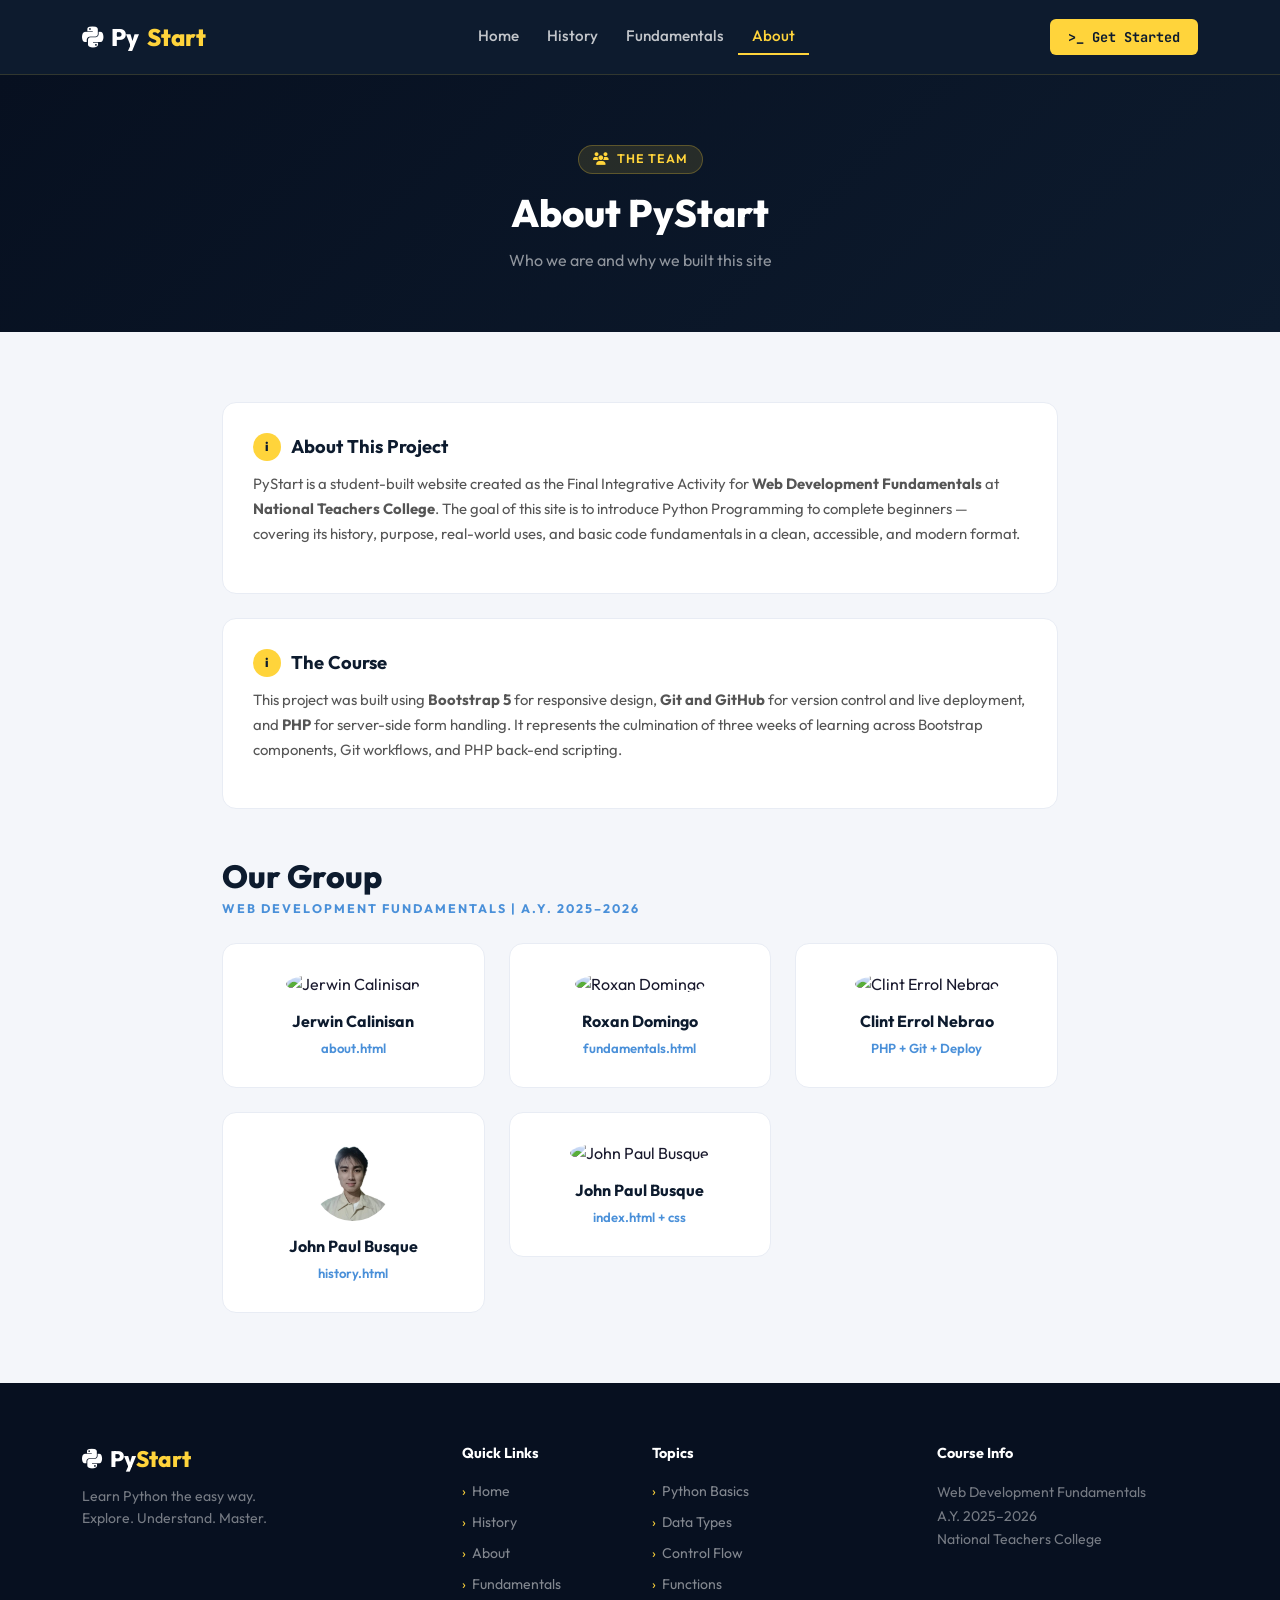
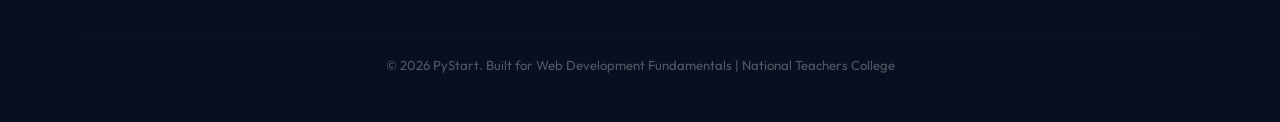
==== commit 49ee3f76: "Update card hover shadow to Python yellow glow effect" ====
--- a/about.html
+++ b/about.html
@@ -51,43 +51,53 @@
     <div class="section-label mb-4">Web Development Fundamentals | A.Y. 2025–2026</div>
 
     <div class="row g-4">
+
       <div class="col-md-4 col-6">
         <div class="member-card">
-          <div class="member-avatar"><i class="fas fa-user"></i></div>
-          <h6>Member 1</h6>
-          <span>index.html + CSS</span>
+          <img src="images/calinisan.jpg" alt="Jerwin Calinisan"
+            style="width:80px; height:80px; border-radius:50%; object-fit:cover; margin-bottom:16px;">
+          <h6>Jerwin Calinisan</h6>
+          <span>about.html</span>
         </div>
       </div>
+
       <div class="col-md-4 col-6">
         <div class="member-card">
-          <div class="member-avatar"><i class="fas fa-user"></i></div>
-          <h6>Member 2</h6>
+          <img src="images/domingo.jpg" alt="Roxan Domingo"
+            style="width:80px; height:80px; border-radius:50%; object-fit:cover; margin-bottom:16px;">
+          <h6>Roxan Domingo</h6>
+          <span>fundamentals.html</span>
+        </div>
+      </div>
+
+      <div class="col-md-4 col-6">
+        <div class="member-card">
+          <img src="images/nebrao.jpg" alt="Clint Errol Nebrao"
+            style="width:80px; height:80px; border-radius:50%; object-fit:cover; margin-bottom:16px;">
+          <h6>Clint Errol Nebrao</h6>
+          <span>PHP + Git + Deploy</span>
+        </div>
+      </div>
+
+      <div class="col-md-4 col-6">
+        <div class="member-card">
+          <img src="images/Laurio.jpg" alt="Luke Steven Laurio"
+            style="width:80px; height:80px; border-radius:50%; object-fit:cover; margin-bottom:16px;">
+          <h6>John Paul Busque</h6>
           <span>history.html</span>
         </div>
       </div>
+
       <div class="col-md-4 col-6">
         <div class="member-card">
-          <div class="member-avatar"><i class="fas fa-user"></i></div>
-          <h6>Member 3</h6>
-          <span>fundamentals.html</span>
+          <img src="images/busque.jpg" alt="John Paul Busque"
+            style="width:80px; height:80px; border-radius:50%; object-fit:cover; margin-bottom:16px;">
+          <h6>John Paul Busque</h6>
+          <span>index.html + css</span>
         </div>
       </div>
-      <div class="col-md-4 col-6">
-        <div class="member-card">
-          <div class="member-avatar"><i class="fas fa-user"></i></div>
-          <h6>Member 4</h6>
-          <span>about.html</span>
-        </div>
-      </div>
-      <div class="col-md-4 col-6">
-        <div class="member-card">
-          <div class="member-avatar"><i class="fas fa-user"></i></div>
-          <h6>Member 5</h6>
-          <span>PHP + Git + Deploy</span>
-        </div>
-      </div>
+
     </div>
-
   </div>
 </section>
 
@@ -118,7 +128,9 @@
       </div>
       <div class="col-lg-3">
         <div class="footer-heading">Course Info</div>
-        <p style="color:rgba(255,255,255,0.45); font-size:0.88rem; line-height:1.7;">Web Development Fundamentals<br>A.Y. 2025–2026<br>National Teachers College</p>
+        <p style="color:rgba(255,255,255,0.45); font-size:0.88rem; line-height:1.7;">
+          Web Development Fundamentals<br>A.Y. 2025–2026<br>National Teachers College
+        </p>
       </div>
     </div>
     <hr class="footer-divider"/>
--- a/css/custom.css
+++ b/css/custom.css
@@ -55,7 +55,7 @@
 .section-sub { color: #666; font-size: 1rem; margin-bottom: 50px; }
 .py-card { background: #fff; border: 1px solid #e8ecf4; border-radius: 14px; padding: 32px 28px; height: 100%; transition: all 0.25s; position: relative; overflow: hidden; }
 .py-card::before { content: ''; position: absolute; top: 0; left: 0; right: 0; height: 3px; background: linear-gradient(90deg, var(--py-blue), var(--py-light-blue)); opacity: 0; transition: opacity 0.25s; }
-.py-card:hover { transform: translateY(-6px); box-shadow: 0 12px 40px rgba(30,58,95,0.12); border-color: transparent; }
+.py-card:hover { transform: translateY(-6px); box-shadow: 0 12px 40px rgba(255, 212, 59, 0.15); border-color: transparent; }
 .py-card:hover::before { opacity: 1; }
 .card-icon-wrap { width: 52px; height: 52px; border-radius: 12px; display: flex; align-items: center; justify-content: center; margin-bottom: 20px; font-size: 1.3rem; }
 .icon-blue { background: rgba(30,58,95,0.08); color: var(--py-blue); }
